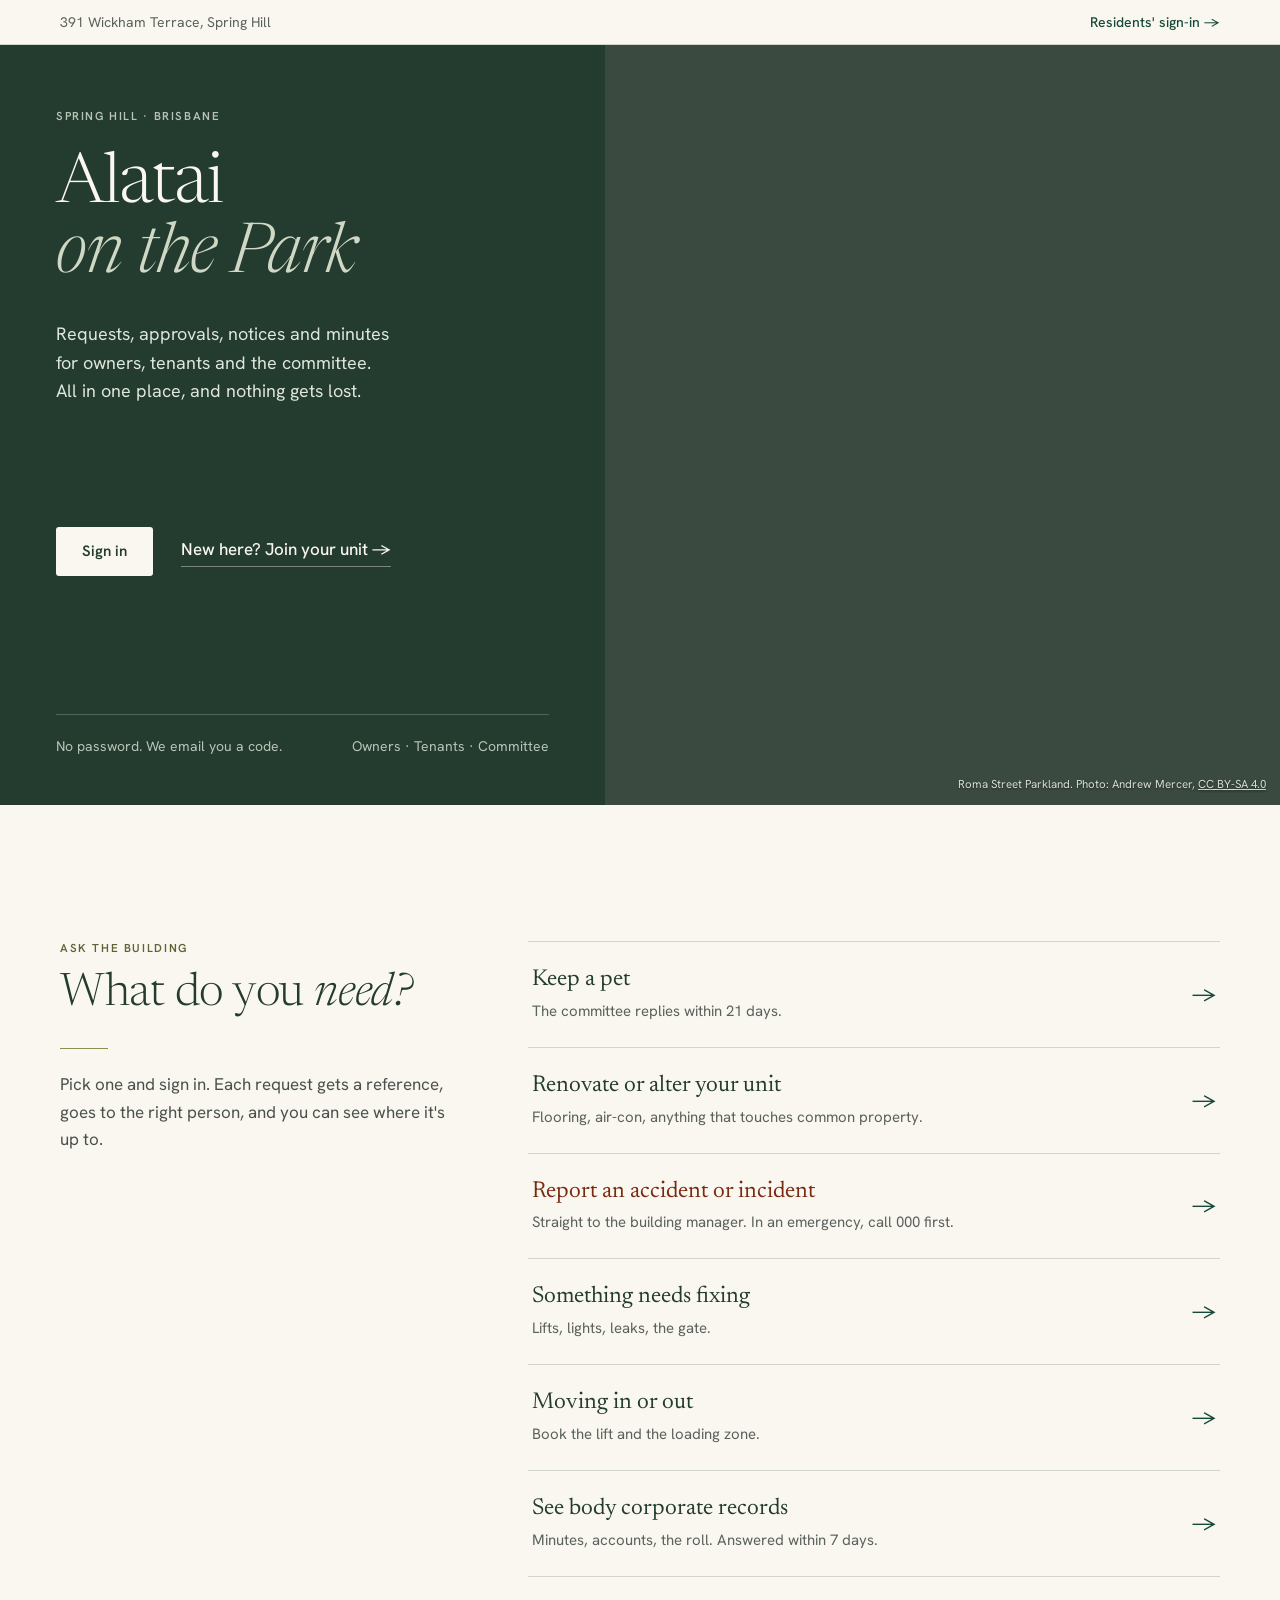
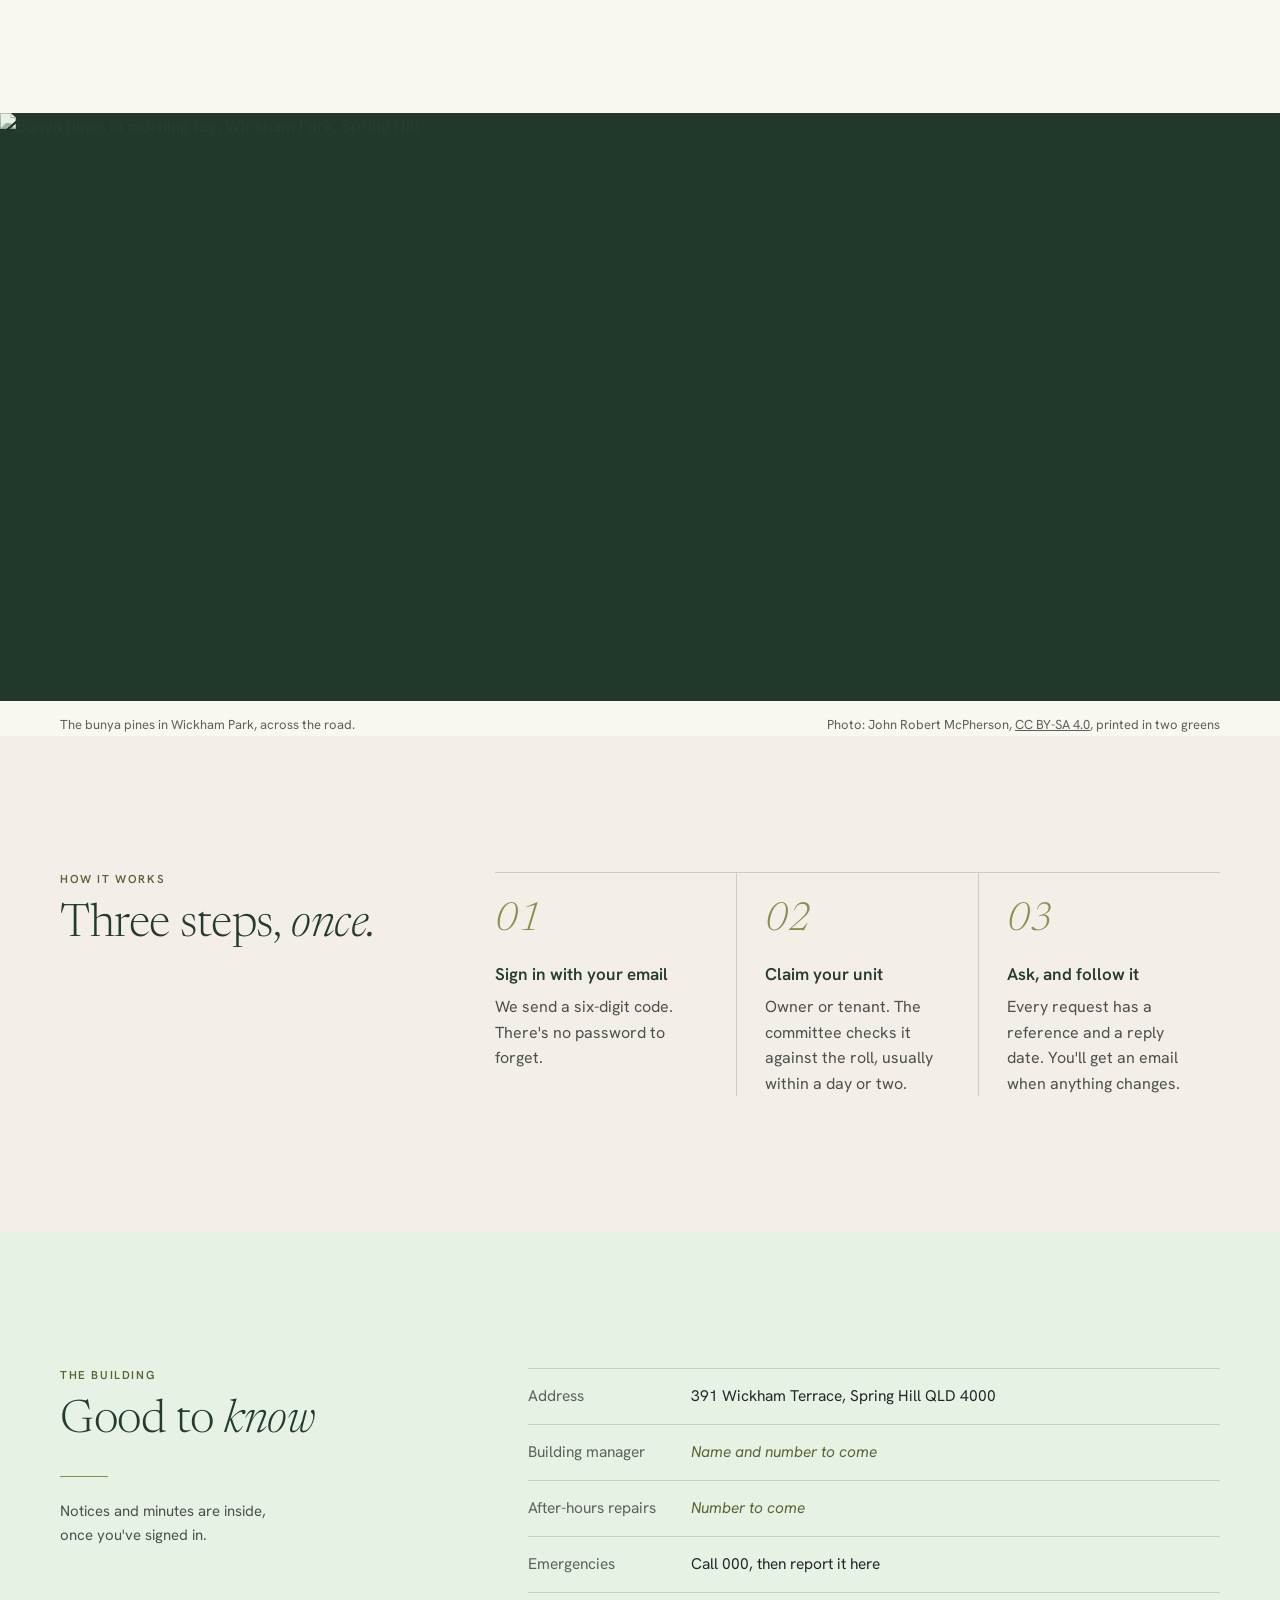
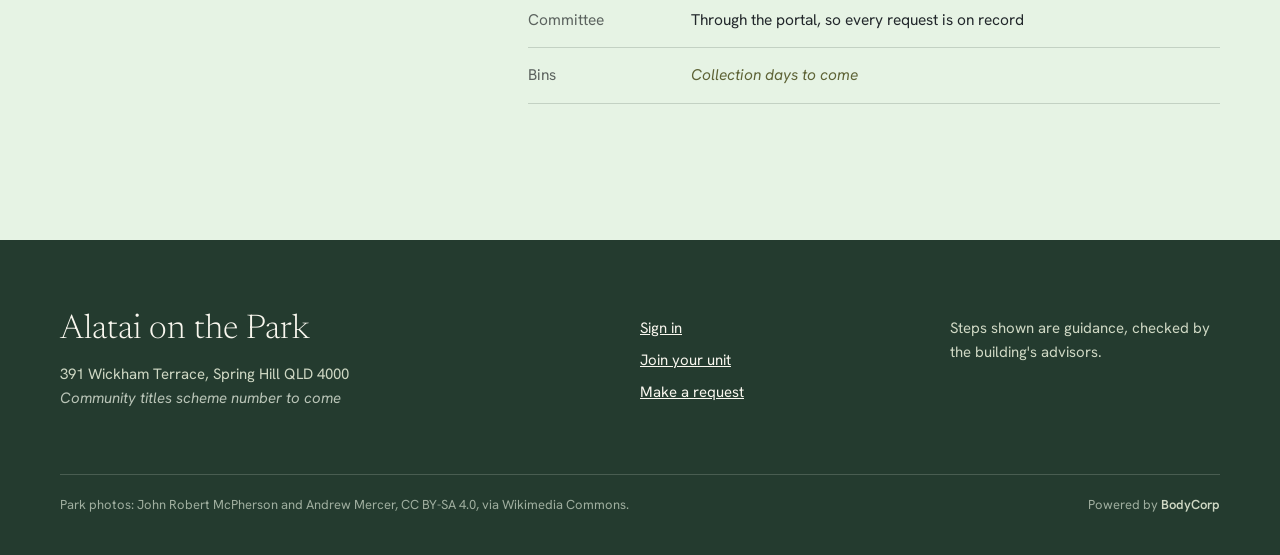
==== catalyst/client/alatai.html @ 1b0c3bec "design: Alatai on the Park homepage from the park-side reference research Co-Authored-By: Claude Opu" ====
<!DOCTYPE html>
<html lang="en-AU">
<head>
<meta charset="utf-8">
<meta name="viewport" content="width=device-width, initial-scale=1">
<title>Alatai on the Park · Residents</title>
<meta name="description" content="The residents' portal for Alatai on the Park, Spring Hill. Requests, approvals, notices and minutes for owners, tenants and the committee.">
<link rel="preconnect" href="https://fonts.googleapis.com">
<link rel="preconnect" href="https://fonts.gstatic.com" crossorigin>
<link href="https://fonts.googleapis.com/css2?family=Newsreader:ital,opsz,wght@0,6..72,300;0,6..72,400;1,6..72,300&family=Hanken+Grotesk:wght@400;500;600&display=swap" rel="stylesheet">
<style>
  /* Palette from docs/design/design-brief.md §1: sampled from park-side references. */
  :root {
    --canopy: #243B2F;   /* main green */
    --fig: #17493B;      /* links, hover */
    --olive: #898F4E;    /* decoration only */
    --olive-ink: #5E6336;/* small olive text */
    --sage: #7A8980;     /* hairlines on dark, muted */
    --mint: #E6F3E4;     /* soft panel */
    --paper: #F9F7EF;    /* page */
    --stone: #F3EEE7;    /* alternate band */
    --ink: #22272B;      /* body text */
    --line: rgba(36, 59, 47, 0.18);
    --serif: "Newsreader", Georgia, serif;
    --sans: "Hanken Grotesk", system-ui, sans-serif;
    --ease: cubic-bezier(0.16, 1, 0.3, 1);
    --wrap: 1240px;
  }
  * { box-sizing: border-box; }
  html { -webkit-text-size-adjust: 100%; }
  body { margin: 0; background: var(--paper); color: var(--ink); font: 400 17px/1.6 var(--sans); }
  img { display: block; max-width: 100%; }
  a { color: var(--fig); }
  .wrap { max-width: var(--wrap); margin: 0 auto; padding: 0 40px; }
  .label { font: 600 11.5px/1.2 var(--sans); letter-spacing: 0.14em; text-transform: uppercase; }

  /* Utility bar */
  .utility { border-bottom: 1px solid var(--line); font-size: 14px; }
  .utility .wrap { display: flex; justify-content: space-between; align-items: center; height: 44px; gap: 16px; }
  .utility span { color: #5b625e; }
  .utility a { text-decoration: none; font-weight: 500; }
  .utility a:hover { text-decoration: underline; text-underline-offset: 3px; }

  /* Hero: a solid canopy panel beside the park, the panel overlapping the photo's edge */
  .hero { display: grid; grid-template-columns: 5fr 7fr; min-height: min(86vh, 760px); }
  .hero-panel { background: var(--canopy); color: var(--paper); display: flex; flex-direction: column; justify-content: space-between; padding: 64px 56px 48px; position: relative; z-index: 1; margin-right: -72px; }
  .hero-panel .label { color: #b9c4b7; }
  .hero h1 { font: 300 clamp(44px, 5.4vw, 76px)/1.02 var(--serif); letter-spacing: -0.015em; margin: 28px 0 0; }
  .hero h1 em { font-style: italic; color: #cfd8c4; }
  .hero p { max-width: 34ch; color: #dfe6da; margin: 28px 0 0; font-size: 18px; }
  .hero-actions { display: flex; flex-wrap: wrap; align-items: center; gap: 28px; margin-top: 40px; }
  .btn { display: inline-block; background: var(--paper); color: var(--canopy); font: 600 15px/1 var(--sans); padding: 17px 26px; border-radius: 3px; text-decoration: none; transition: transform .25s var(--ease), background .25s var(--ease); }
  .btn:hover { background: #fff; }
  .btn:active { transform: translateY(1px); }
  .arrow-link { color: var(--paper); text-decoration: none; font-weight: 500; border-bottom: 1px solid rgba(249, 247, 239, 0.4); padding-bottom: 3px; transition: border-color .25s var(--ease); }
  .arrow-link:hover { border-color: var(--paper); }
  .hero-foot { display: flex; justify-content: space-between; gap: 20px; margin-top: 56px; padding-top: 20px; border-top: 1px solid rgba(185, 196, 183, 0.3); font-size: 14px; color: #b9c4b7; }
  .hero-photo { position: relative; overflow: hidden; background: #3a4a40; }
  .hero-photo img { position: absolute; left: 0; bottom: 0; width: 100%; height: 124%; object-fit: cover; object-position: 66% 100%; animation: settle 2.4s var(--ease) both; }
  .credit { position: absolute; right: 14px; bottom: 12px; font-size: 11.5px; color: rgba(255, 255, 255, 0.82); text-shadow: 0 1px 2px rgba(0, 0, 0, 0.5); }
  .credit a { color: inherit; }
  @keyframes settle { from { transform: scale(1.04); } to { transform: scale(1); } }

  /* Sections */
  section { padding: 136px 0; }
  .intro { display: grid; grid-template-columns: 4fr 7fr; gap: 72px; align-items: start; }
  h2 { font: 300 clamp(34px, 3.6vw, 48px)/1.12 var(--serif); letter-spacing: -0.01em; margin: 14px 0 0; color: var(--canopy); }
  h2 em { font-style: italic; }
  .intro p { color: #4a514d; max-width: 42ch; margin: 22px 0 0; }
  .rule { width: 48px; height: 1px; background: var(--olive); margin-top: 28px; }
  .label.olive { color: var(--olive-ink); }

  /* Request list: hairline rows with an arrow, not cards */
  .rows { list-style: none; margin: 0; padding: 0; border-top: 1px solid var(--line); }
  .rows a { display: grid; grid-template-columns: 1fr auto; gap: 4px 24px; padding: 24px 4px; border-bottom: 1px solid var(--line); text-decoration: none; color: var(--ink); transition: background .3s var(--ease), padding .3s var(--ease); }
  .rows a:hover { background: var(--mint); padding-left: 16px; }
  .rows strong { font: 400 23px/1.25 var(--serif); color: var(--canopy); }
  .rows small { grid-column: 1; color: #5b625e; font-size: 15px; }
  .rows .go { grid-row: 1 / span 2; grid-column: 2; align-self: center; font-size: 22px; color: var(--fig); transition: transform .3s var(--ease); }
  .rows a:hover .go { transform: translateX(4px); }
  .rows .urgent strong { color: #7a2a12; }

  /* Full-width park band with a caption only */
  .band { padding: 0; margin: 0; }
  /* Two-colour print of the canopy (Eighteen Park's linocut idea): dark trees become Canopy, the fog becomes Mint. */
  .duo { position: relative; background: var(--canopy); overflow: hidden; }
  .duo img { width: 100%; height: clamp(300px, 46vw, 600px); object-fit: cover; object-position: 50% 62%; filter: grayscale(1) contrast(1.35) brightness(1.08); mix-blend-mode: screen; }
  .duo::after { content: ""; position: absolute; inset: 0; background: var(--mint); mix-blend-mode: multiply; pointer-events: none; }
  .band figcaption { max-width: var(--wrap); margin: 0 auto; padding: 14px 40px 0; font-size: 13px; color: #5b625e; display: flex; justify-content: space-between; gap: 20px; }
  .band figcaption a { color: inherit; }

  /* How it works: numbered hairline steps in an offset grid */
  .how { background: var(--stone); }
  .how-grid { display: grid; grid-template-columns: 4fr 8fr; gap: 72px; }
  .steps { display: grid; grid-template-columns: repeat(3, 1fr); border-top: 1px solid var(--line); }
  .step { padding: 28px 28px 0 0; }
  .step + .step { padding-left: 28px; border-left: 1px solid var(--line); }
  .step .n { font: 300 italic 40px/1 var(--serif); color: var(--olive); }
  .step h3 { font: 600 17px/1.35 var(--sans); margin: 22px 0 8px; color: var(--canopy); }
  .step p { margin: 0; color: #4a514d; font-size: 16px; }

  /* Building info: the "plan your visit" card */
  .info-band { background: var(--mint); }
  .info { display: grid; grid-template-columns: 4fr 7fr; gap: 72px; }
  .info-photo { position: relative; min-height: 420px; overflow: hidden; }
  .info-photo img { position: absolute; inset: 0; width: 100%; height: 100%; object-fit: cover; object-position: 30% 50%; }
  .info-card { padding: 0; }
  .info-card h2 { margin-top: 10px; }
  .info-card dl { margin: 0; border-top: 1px solid var(--line); }
  .info-card dl div { display: grid; grid-template-columns: 9.5em 1fr; gap: 16px; padding: 15px 0; border-bottom: 1px solid var(--line); font-size: 15.5px; }
  .info-card dt { color: #5b625e; }
  .info-card dd { margin: 0; }
  .tbc { color: var(--olive-ink); font-style: italic; }
  .info .note { margin-top: 22px; font-size: 15px; color: #4a514d; max-width: 30ch; }

  /* Footer */
  footer { background: var(--canopy); color: #cfd8c4; padding: 72px 0 40px; font-size: 15px; }
  .foot { display: grid; grid-template-columns: 6fr 3fr 3fr; gap: 40px; }
  .foot .name { font: 300 34px/1.1 var(--serif); color: var(--paper); margin: 0 0 12px; }
  footer a { color: var(--paper); }
  .foot ul { list-style: none; margin: 0; padding: 0; }
  .foot li { padding: 4px 0; }
  .fine { margin-top: 64px; padding-top: 20px; border-top: 1px solid rgba(185, 196, 183, 0.25); display: flex; justify-content: space-between; gap: 20px; font-size: 13px; color: #9fae9f; }
  .fine strong { color: #cfd8c4; font-weight: 600; }

  /* Gentle entrance; content is visible without it */
  @media (prefers-reduced-motion: no-preference) {
    .hero-panel > * { animation: rise .9s var(--ease) both; }
    .hero-panel > *:nth-child(2) { animation-delay: .08s; }
    .hero-panel > *:nth-child(3) { animation-delay: .16s; }
    @keyframes rise { from { opacity: 0; transform: translateY(14px); } to { opacity: 1; transform: none; } }
  }

  /* Phones: photo first (looking up into the canopy), panel overlapping its foot */
  @media (max-width: 860px) {
    .wrap { padding: 0 20px; }
    .utility span { display: none; }
    .hero { grid-template-columns: 1fr; min-height: 0; }
    .hero-photo { order: -1; height: 46vh; min-height: 300px; }
    .hero-panel { margin: -56px 16px 0; padding: 36px 26px 28px; }
    .hero-foot { flex-direction: column; gap: 4px; margin-top: 36px; }
    section { padding: 80px 0; }
    .intro, .how-grid, .info, .foot { grid-template-columns: 1fr; gap: 36px; }
    .steps { grid-template-columns: 1fr; }
    .step, .step + .step { padding: 24px 0; border-left: 0; border-bottom: 1px solid var(--line); }
        .info-card { padding: 0; }
    .info-card dl div { grid-template-columns: 1fr; gap: 2px; }
    .band figcaption { padding: 12px 20px 0; flex-direction: column; gap: 2px; }
    .fine { flex-direction: column; }
  }
</style>
</head>
<body>

<div class="utility">
  <div class="wrap">
    <span>391 Wickham Terrace, Spring Hill</span>
    <a href="portal.html?b=altai">Residents' sign-in &rarr;</a>
  </div>
</div>

<header class="hero">
  <div class="hero-panel">
    <div>
      <div class="label">Spring Hill &middot; Brisbane</div>
      <h1>Alatai<br><em>on the Park</em></h1>
      <p>Requests, approvals, notices and minutes for owners, tenants and the committee. All in one place, and nothing gets lost.</p>
    </div>
    <div class="hero-actions">
      <a class="btn" href="portal.html?b=altai">Sign in</a>
      <a class="arrow-link" href="portal.html?b=altai">New here? Join your unit &rarr;</a>
    </div>
    <div class="hero-foot">
      <span>No password. We email you a code.</span>
      <span>Owners &middot; Tenants &middot; Committee</span>
    </div>
  </div>
  <div class="hero-photo">
    <img src="https://upload.wikimedia.org/wikipedia/commons/thumb/2/23/Roma_Street_Parkland_-_AndrewMercer_-_DSC01584.jpg/1920px-Roma_Street_Parkland_-_AndrewMercer_-_DSC01584.jpg" alt="Roma Street Parkland, its lake and gardens, below Spring Hill" fetchpriority="high">
    <div class="credit">Roma Street Parkland. Photo: Andrew Mercer, <a href="https://creativecommons.org/licenses/by-sa/4.0/">CC BY-SA 4.0</a></div>
  </div>
</header>

<section>
  <div class="wrap intro">
    <div>
      <div class="label olive">Ask the building</div>
      <h2>What do you <em>need?</em></h2>
      <div class="rule"></div>
      <p>Pick one and sign in. Each request gets a reference, goes to the right person, and you can see where it's up to.</p>
    </div>
    <ul class="rows">
      <li><a href="portal.html?b=altai#/new"><strong>Keep a pet</strong><small>The committee replies within 21 days.</small><span class="go">&rarr;</span></a></li>
      <li><a href="portal.html?b=altai#/new"><strong>Renovate or alter your unit</strong><small>Flooring, air-con, anything that touches common property.</small><span class="go">&rarr;</span></a></li>
      <li class="urgent"><a href="portal.html?b=altai#/new"><strong>Report an accident or incident</strong><small>Straight to the building manager. In an emergency, call 000 first.</small><span class="go">&rarr;</span></a></li>
      <li><a href="portal.html?b=altai#/new"><strong>Something needs fixing</strong><small>Lifts, lights, leaks, the gate.</small><span class="go">&rarr;</span></a></li>
      <li><a href="portal.html?b=altai#/new"><strong>Moving in or out</strong><small>Book the lift and the loading zone.</small><span class="go">&rarr;</span></a></li>
      <li><a href="portal.html?b=altai#/new"><strong>See body corporate records</strong><small>Minutes, accounts, the roll. Answered within 7 days.</small><span class="go">&rarr;</span></a></li>
    </ul>
  </div>
</section>

<figure class="band">
  <div class="duo"><img src="https://upload.wikimedia.org/wikipedia/commons/thumb/5/56/Araucaria_bidwillii_Agathis_robusta_in_fog_sihouette_Wickham_Park_Spring_Hill_P1140258.jpg/1920px-Araucaria_bidwillii_Agathis_robusta_in_fog_sihouette_Wickham_Park_Spring_Hill_P1140258.jpg" alt="Bunya pines in morning fog, Wickham Park, Spring Hill" loading="lazy"></div>
  <figcaption>
    <span>The bunya pines in Wickham Park, across the road.</span>
    <span>Photo: John Robert McPherson, <a href="https://creativecommons.org/licenses/by-sa/4.0/">CC BY-SA 4.0</a>, printed in two greens</span>
  </figcaption>
</figure>

<section class="how">
  <div class="wrap how-grid">
    <div>
      <div class="label olive">How it works</div>
      <h2>Three steps, <em>once.</em></h2>
    </div>
    <div class="steps">
      <div class="step">
        <div class="n">01</div>
        <h3>Sign in with your email</h3>
        <p>We send a six-digit code. There's no password to forget.</p>
      </div>
      <div class="step">
        <div class="n">02</div>
        <h3>Claim your unit</h3>
        <p>Owner or tenant. The committee checks it against the roll, usually within a day or two.</p>
      </div>
      <div class="step">
        <div class="n">03</div>
        <h3>Ask, and follow it</h3>
        <p>Every request has a reference and a reply date. You'll get an email when anything changes.</p>
      </div>
    </div>
  </div>
</section>

<section class="info-band">
  <div class="wrap info">
    <div>
      <div class="label olive">The building</div>
      <h2>Good to <em>know</em></h2>
      <div class="rule"></div>
      <p class="note">Notices and minutes are inside, once you've signed in.</p>
    </div>
    <div class="info-card">
      <dl>
        <div><dt>Address</dt><dd>391 Wickham Terrace, Spring Hill QLD 4000</dd></div>
        <div><dt>Building manager</dt><dd class="tbc">Name and number to come</dd></div>
        <div><dt>After-hours repairs</dt><dd class="tbc">Number to come</dd></div>
        <div><dt>Emergencies</dt><dd>Call 000, then report it here</dd></div>
        <div><dt>Committee</dt><dd>Through the portal, so every request is on record</dd></div>
        <div><dt>Bins</dt><dd class="tbc">Collection days to come</dd></div>
      </dl>
    </div>
  </div>
</section>

<footer>
  <div class="wrap">
    <div class="foot">
      <div>
        <p class="name">Alatai on the Park</p>
        <div>391 Wickham Terrace, Spring Hill QLD 4000</div>
        <div class="tbc" style="color:#b9c4b7">Community titles scheme number to come</div>
      </div>
      <ul>
        <li><a href="portal.html?b=altai">Sign in</a></li>
        <li><a href="portal.html?b=altai">Join your unit</a></li>
        <li><a href="portal.html?b=altai#/new">Make a request</a></li>
      </ul>
      <ul>
        <li>Steps shown are guidance, checked by the building's advisors.</li>
      </ul>
    </div>
    <div class="fine">
      <span>Park photos: John Robert McPherson and Andrew Mercer, CC BY-SA 4.0, via Wikimedia Commons.</span>
      <span>Powered by <strong>BodyCorp</strong></span>
    </div>
  </div>
</footer>

</body>
</html>
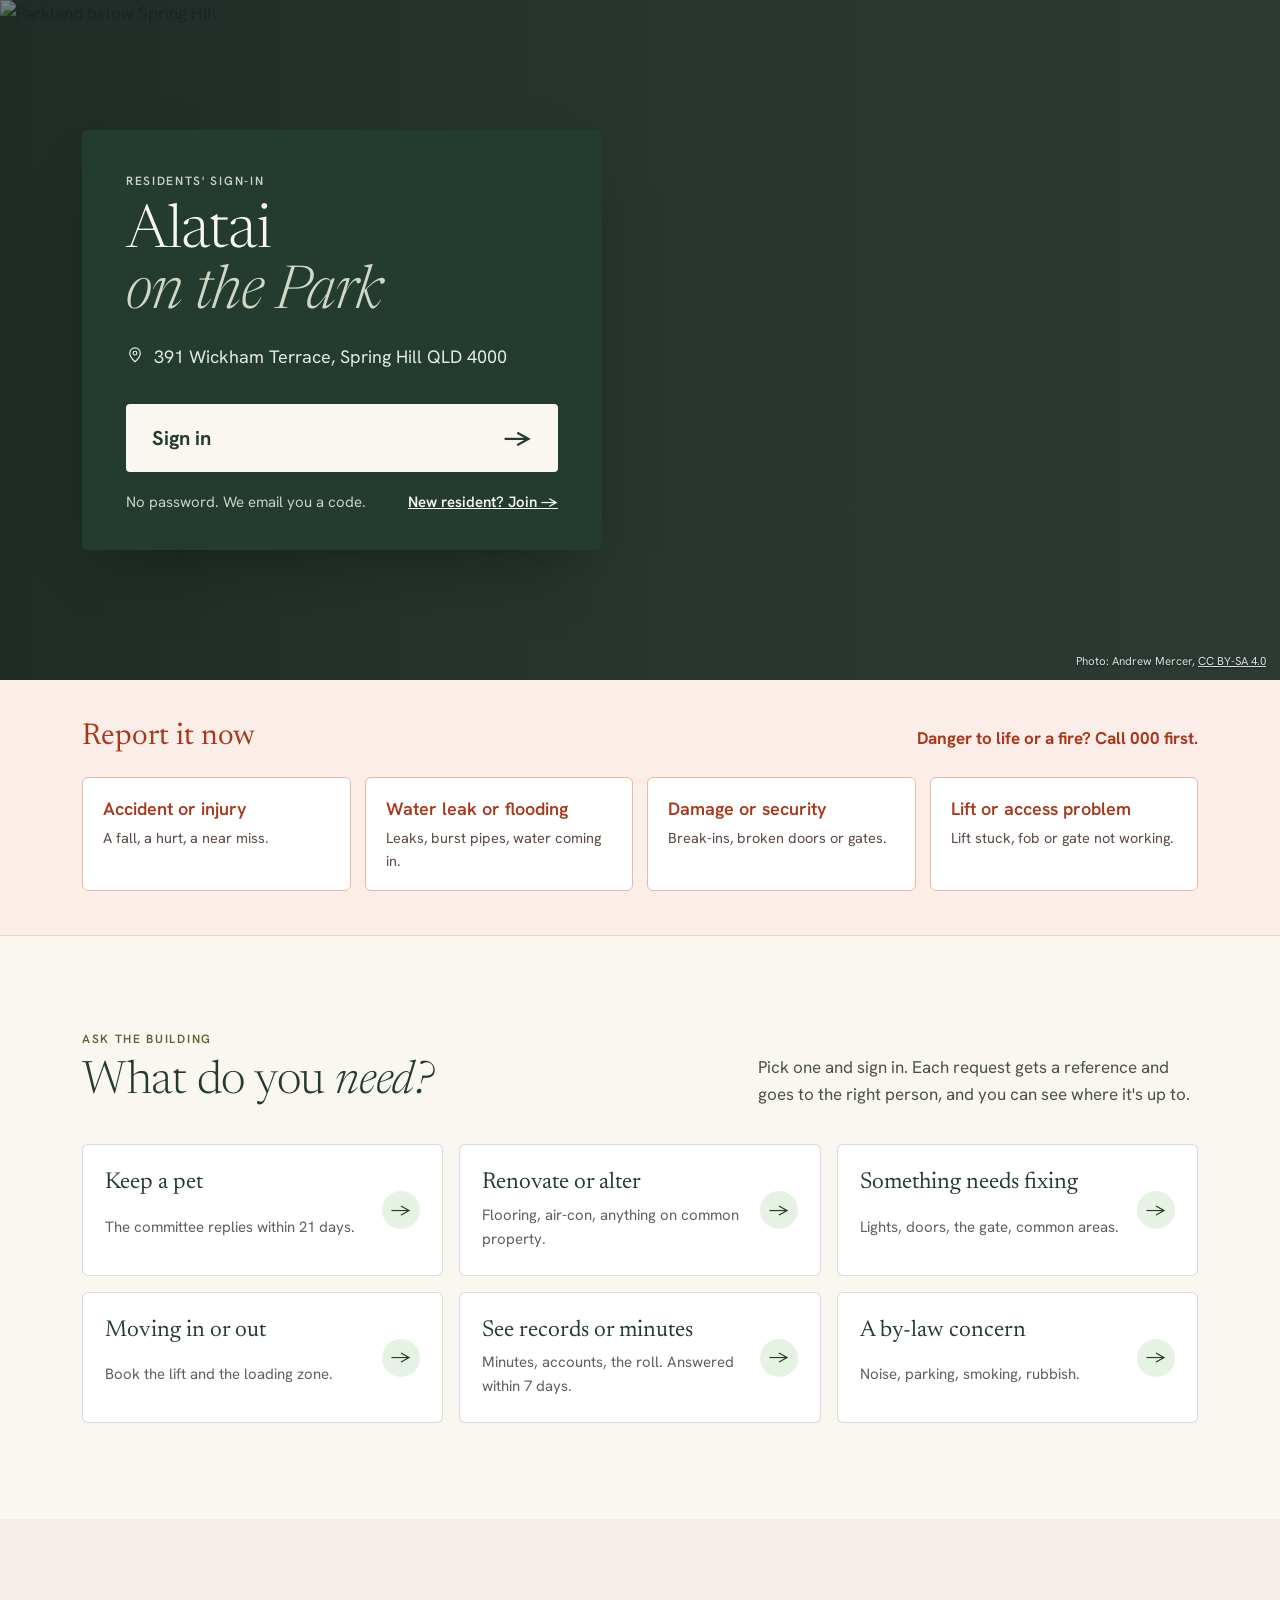
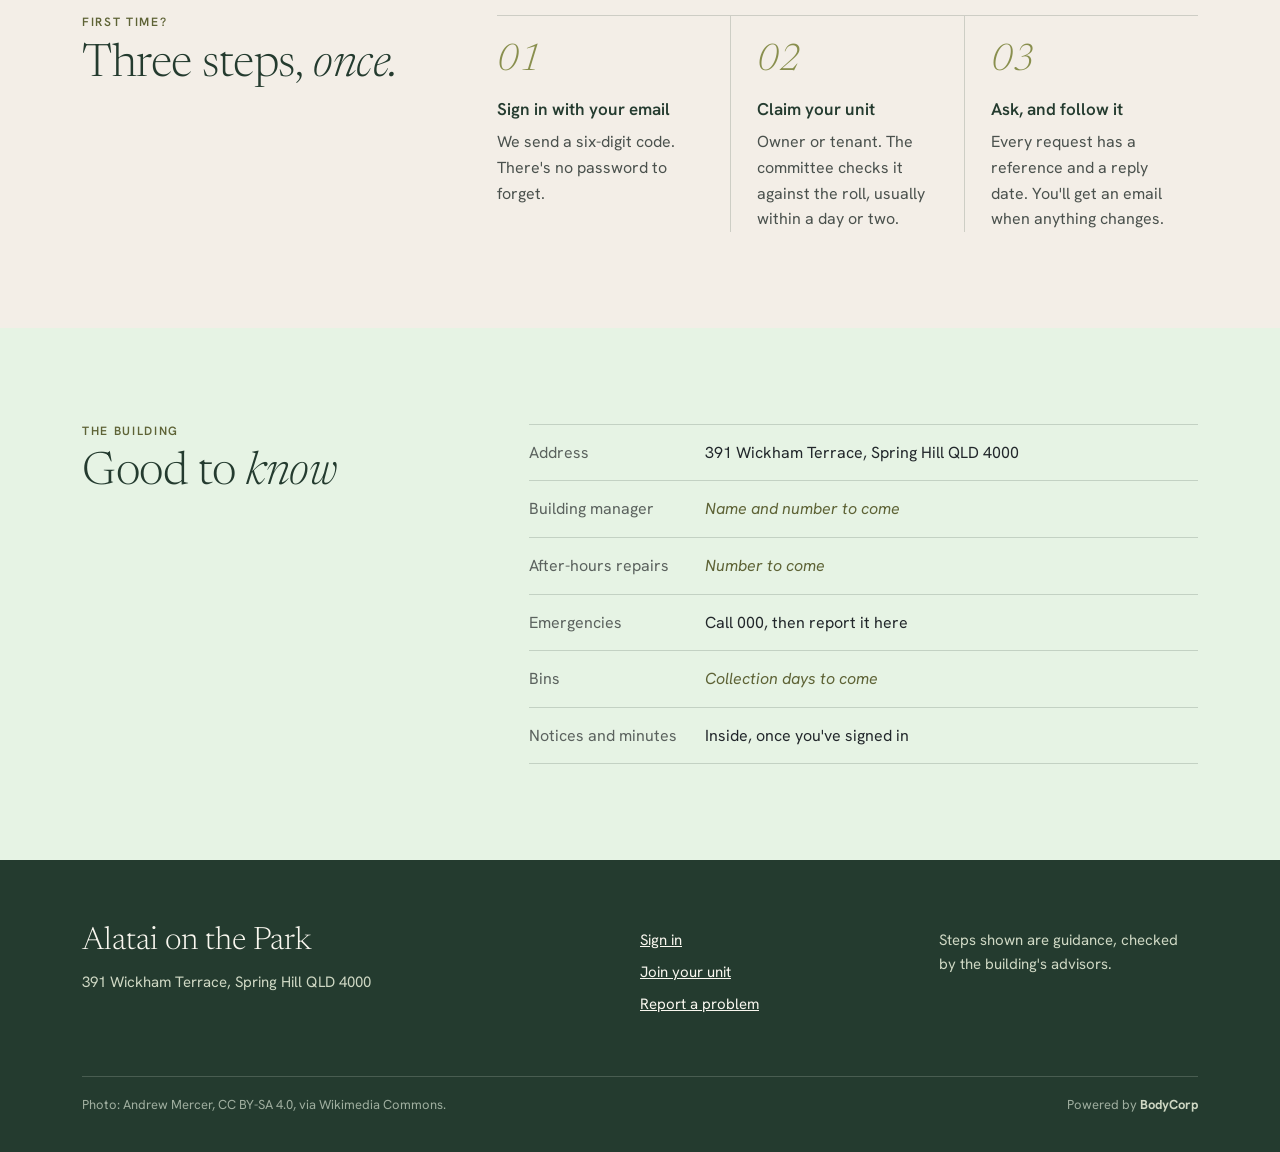
==== commit 06686733: "design: Alatai landing re-laid (big sign-in + address, Report it now, boxed request tiles); handoff " ====
--- a/catalyst/client/alatai.html
+++ b/catalyst/client/alatai.html
@@ -4,232 +4,206 @@
 <meta charset="utf-8">
 <meta name="viewport" content="width=device-width, initial-scale=1">
 <title>Alatai on the Park · Residents</title>
-<meta name="description" content="The residents' portal for Alatai on the Park, Spring Hill. Requests, approvals, notices and minutes for owners, tenants and the committee.">
+<meta name="description" content="Residents' sign-in for Alatai on the Park, 391 Wickham Terrace, Spring Hill. Report problems, make requests, read notices and minutes.">
 <link rel="preconnect" href="https://fonts.googleapis.com">
 <link rel="preconnect" href="https://fonts.gstatic.com" crossorigin>
-<link href="https://fonts.googleapis.com/css2?family=Newsreader:ital,opsz,wght@0,6..72,300;0,6..72,400;1,6..72,300&family=Hanken+Grotesk:wght@400;500;600&display=swap" rel="stylesheet">
+<link href="https://fonts.googleapis.com/css2?family=Newsreader:ital,opsz,wght@0,6..72,300;0,6..72,400;1,6..72,300&family=Hanken+Grotesk:wght@400;500;600;700&display=swap" rel="stylesheet">
 <style>
-  /* Palette from docs/design/design-brief.md §1: sampled from park-side references. */
+  /* Palette from docs/design/design-brief.md §1. Layout per Edward 2026-11-10: sign-in first and large, address visible,
+     urgent reports straight after, request types as boxed tiles, no decorative photo band. */
   :root {
-    --canopy: #243B2F;   /* main green */
-    --fig: #17493B;      /* links, hover */
-    --olive: #898F4E;    /* decoration only */
-    --olive-ink: #5E6336;/* small olive text */
-    --sage: #7A8980;     /* hairlines on dark, muted */
-    --mint: #E6F3E4;     /* soft panel */
-    --paper: #F9F7EF;    /* page */
-    --stone: #F3EEE7;    /* alternate band */
-    --ink: #22272B;      /* body text */
+    --canopy: #243B2F; --fig: #17493B; --olive: #898F4E; --olive-ink: #5E6336;
+    --mint: #E6F3E4; --paper: #F9F7EF; --stone: #F3EEE7; --ink: #22272B;
+    --rust: #A8381C; --rust-wash: #FBEDE7;
     --line: rgba(36, 59, 47, 0.18);
     --serif: "Newsreader", Georgia, serif;
     --sans: "Hanken Grotesk", system-ui, sans-serif;
     --ease: cubic-bezier(0.16, 1, 0.3, 1);
-    --wrap: 1240px;
+    --wrap: 1180px;
   }
   * { box-sizing: border-box; }
   html { -webkit-text-size-adjust: 100%; }
   body { margin: 0; background: var(--paper); color: var(--ink); font: 400 17px/1.6 var(--sans); }
   img { display: block; max-width: 100%; }
   a { color: var(--fig); }
-  .wrap { max-width: var(--wrap); margin: 0 auto; padding: 0 40px; }
-  .label { font: 600 11.5px/1.2 var(--sans); letter-spacing: 0.14em; text-transform: uppercase; }
-
-  /* Utility bar */
-  .utility { border-bottom: 1px solid var(--line); font-size: 14px; }
-  .utility .wrap { display: flex; justify-content: space-between; align-items: center; height: 44px; gap: 16px; }
-  .utility span { color: #5b625e; }
-  .utility a { text-decoration: none; font-weight: 500; }
-  .utility a:hover { text-decoration: underline; text-underline-offset: 3px; }
-
-  /* Hero: a solid canopy panel beside the park, the panel overlapping the photo's edge */
-  .hero { display: grid; grid-template-columns: 5fr 7fr; min-height: min(86vh, 760px); }
-  .hero-panel { background: var(--canopy); color: var(--paper); display: flex; flex-direction: column; justify-content: space-between; padding: 64px 56px 48px; position: relative; z-index: 1; margin-right: -72px; }
-  .hero-panel .label { color: #b9c4b7; }
-  .hero h1 { font: 300 clamp(44px, 5.4vw, 76px)/1.02 var(--serif); letter-spacing: -0.015em; margin: 28px 0 0; }
-  .hero h1 em { font-style: italic; color: #cfd8c4; }
-  .hero p { max-width: 34ch; color: #dfe6da; margin: 28px 0 0; font-size: 18px; }
-  .hero-actions { display: flex; flex-wrap: wrap; align-items: center; gap: 28px; margin-top: 40px; }
-  .btn { display: inline-block; background: var(--paper); color: var(--canopy); font: 600 15px/1 var(--sans); padding: 17px 26px; border-radius: 3px; text-decoration: none; transition: transform .25s var(--ease), background .25s var(--ease); }
-  .btn:hover { background: #fff; }
-  .btn:active { transform: translateY(1px); }
-  .arrow-link { color: var(--paper); text-decoration: none; font-weight: 500; border-bottom: 1px solid rgba(249, 247, 239, 0.4); padding-bottom: 3px; transition: border-color .25s var(--ease); }
-  .arrow-link:hover { border-color: var(--paper); }
-  .hero-foot { display: flex; justify-content: space-between; gap: 20px; margin-top: 56px; padding-top: 20px; border-top: 1px solid rgba(185, 196, 183, 0.3); font-size: 14px; color: #b9c4b7; }
-  .hero-photo { position: relative; overflow: hidden; background: #3a4a40; }
-  .hero-photo img { position: absolute; left: 0; bottom: 0; width: 100%; height: 124%; object-fit: cover; object-position: 66% 100%; animation: settle 2.4s var(--ease) both; }
-  .credit { position: absolute; right: 14px; bottom: 12px; font-size: 11.5px; color: rgba(255, 255, 255, 0.82); text-shadow: 0 1px 2px rgba(0, 0, 0, 0.5); }
-  .credit a { color: inherit; }
-  @keyframes settle { from { transform: scale(1.04); } to { transform: scale(1); } }
-
-  /* Sections */
-  section { padding: 136px 0; }
-  .intro { display: grid; grid-template-columns: 4fr 7fr; gap: 72px; align-items: start; }
-  h2 { font: 300 clamp(34px, 3.6vw, 48px)/1.12 var(--serif); letter-spacing: -0.01em; margin: 14px 0 0; color: var(--canopy); }
-  h2 em { font-style: italic; }
-  .intro p { color: #4a514d; max-width: 42ch; margin: 22px 0 0; }
-  .rule { width: 48px; height: 1px; background: var(--olive); margin-top: 28px; }
+  .wrap { max-width: var(--wrap); margin: 0 auto; padding: 0 32px; }
+  .label { font: 600 12px/1.2 var(--sans); letter-spacing: 0.14em; text-transform: uppercase; }
+
+  /* Hero: the sign-in card is the point of the page; the building photo sits behind it */
+  .hero { position: relative; background: #2d3a33; }
+  .hero-photo { position: absolute; inset: 0; overflow: hidden; }
+  .hero-photo img { width: 100%; height: 100%; object-fit: cover; object-position: 60% 70%; }
+  .hero-photo::after { content: ""; position: absolute; inset: 0; background: linear-gradient(90deg, rgba(20,32,26,.55) 0%, rgba(20,32,26,.15) 55%, rgba(20,32,26,0) 100%); }
+  .hero .wrap { position: relative; z-index: 1; padding-top: 72px; padding-bottom: 72px; min-height: min(78vh, 680px); display: flex; align-items: center; }
+  .signin { background: var(--canopy); color: var(--paper); width: min(520px, 100%); padding: 44px 44px 36px; border-radius: 6px; box-shadow: 0 30px 60px -30px rgba(10, 20, 15, 0.6); }
+  .signin .label { color: #c9d4c4; }
+  .signin h1 { font: 300 clamp(40px, 5vw, 60px)/1.02 var(--serif); letter-spacing: -0.015em; margin: 14px 0 0; }
+  .signin h1 em { font-style: italic; color: #cfd8c4; }
+  .address { display: flex; gap: 10px; align-items: flex-start; margin-top: 18px; font-size: 18px; color: #e6ece1; }
+  .address svg { flex: none; margin-top: 3px; }
+  .btn-big { display: flex; justify-content: space-between; align-items: center; margin-top: 32px; background: var(--paper); color: var(--canopy); text-decoration: none; font: 700 20px/1 var(--sans); padding: 22px 26px; border-radius: 4px; transition: transform .25s var(--ease), background .25s var(--ease); }
+  .btn-big:hover { background: #fff; }
+  .btn-big:active { transform: translateY(1px); }
+  .btn-big span:last-child { font-size: 24px; }
+  .signin-foot { display: flex; justify-content: space-between; flex-wrap: wrap; gap: 8px 20px; margin-top: 18px; font-size: 15px; color: #c9d4c4; }
+  .signin-foot a { color: var(--paper); font-weight: 600; }
+  .photo-note { position: absolute; right: 14px; bottom: 10px; z-index: 1; font-size: 11.5px; color: rgba(255,255,255,.85); text-shadow: 0 1px 2px rgba(0,0,0,.5); }
+  .photo-note a { color: inherit; }
+
+  /* Report it now: urgent, boxed, impossible to miss */
+  .urgent { background: var(--rust-wash); border-bottom: 1px solid #f0d3c8; }
+  .urgent .wrap { padding-top: 40px; padding-bottom: 44px; }
+  .urgent-head { display: flex; justify-content: space-between; align-items: baseline; flex-wrap: wrap; gap: 8px 24px; }
+  .urgent h2 { font: 400 30px/1.15 var(--serif); margin: 0; color: var(--rust); }
+  .call000 { font-weight: 700; color: var(--rust); }
+  .urgent-grid { display: grid; grid-template-columns: repeat(4, 1fr); gap: 14px; margin-top: 22px; }
+  .tile-u { display: block; background: #fff; border: 1.5px solid #e8b9a7; border-radius: 6px; padding: 20px 20px 18px; text-decoration: none; color: var(--ink); transition: border-color .2s var(--ease), transform .2s var(--ease), box-shadow .2s var(--ease); }
+  .tile-u:hover { border-color: var(--rust); transform: translateY(-2px); box-shadow: 0 12px 24px -16px rgba(168, 56, 28, .5); }
+  .tile-u strong { display: block; font: 600 18px/1.25 var(--sans); color: var(--rust); }
+  .tile-u small { display: block; margin-top: 6px; color: #5b4a44; font-size: 14.5px; }
+
+  /* What do you need: boxed tiles that read as buttons */
+  section { padding: 96px 0; }
+  .need-head { display: flex; justify-content: space-between; align-items: end; flex-wrap: wrap; gap: 12px 40px; }
+  h2.serif { font: 300 clamp(34px, 3.6vw, 46px)/1.12 var(--serif); letter-spacing: -0.01em; margin: 10px 0 0; color: var(--canopy); }
+  h2.serif em { font-style: italic; }
+  .need-head p { max-width: 44ch; margin: 0; color: #4a514d; }
   .label.olive { color: var(--olive-ink); }
-
-  /* Request list: hairline rows with an arrow, not cards */
-  .rows { list-style: none; margin: 0; padding: 0; border-top: 1px solid var(--line); }
-  .rows a { display: grid; grid-template-columns: 1fr auto; gap: 4px 24px; padding: 24px 4px; border-bottom: 1px solid var(--line); text-decoration: none; color: var(--ink); transition: background .3s var(--ease), padding .3s var(--ease); }
-  .rows a:hover { background: var(--mint); padding-left: 16px; }
-  .rows strong { font: 400 23px/1.25 var(--serif); color: var(--canopy); }
-  .rows small { grid-column: 1; color: #5b625e; font-size: 15px; }
-  .rows .go { grid-row: 1 / span 2; grid-column: 2; align-self: center; font-size: 22px; color: var(--fig); transition: transform .3s var(--ease); }
-  .rows a:hover .go { transform: translateX(4px); }
-  .rows .urgent strong { color: #7a2a12; }
-
-  /* Full-width park band with a caption only */
-  .band { padding: 0; margin: 0; }
-  /* Two-colour print of the canopy (Eighteen Park's linocut idea): dark trees become Canopy, the fog becomes Mint. */
-  .duo { position: relative; background: var(--canopy); overflow: hidden; }
-  .duo img { width: 100%; height: clamp(300px, 46vw, 600px); object-fit: cover; object-position: 50% 62%; filter: grayscale(1) contrast(1.35) brightness(1.08); mix-blend-mode: screen; }
-  .duo::after { content: ""; position: absolute; inset: 0; background: var(--mint); mix-blend-mode: multiply; pointer-events: none; }
-  .band figcaption { max-width: var(--wrap); margin: 0 auto; padding: 14px 40px 0; font-size: 13px; color: #5b625e; display: flex; justify-content: space-between; gap: 20px; }
-  .band figcaption a { color: inherit; }
-
-  /* How it works: numbered hairline steps in an offset grid */
+  .tiles { display: grid; grid-template-columns: repeat(3, 1fr); gap: 16px; margin-top: 36px; }
+  .tile { display: grid; grid-template-columns: 1fr auto; gap: 6px 16px; background: #fff; border: 1px solid var(--line); border-radius: 6px; padding: 24px 22px; text-decoration: none; color: var(--ink); transition: border-color .2s var(--ease), transform .2s var(--ease), box-shadow .2s var(--ease); }
+  .tile:hover { border-color: var(--canopy); transform: translateY(-2px); box-shadow: 0 14px 28px -18px rgba(36, 59, 47, .55); }
+  .tile strong { font: 400 23px/1.2 var(--serif); color: var(--canopy); }
+  .tile small { grid-column: 1; color: #5b625e; font-size: 15px; }
+  .tile .go { grid-row: 1 / span 2; grid-column: 2; align-self: center; width: 38px; height: 38px; border-radius: 50%; background: var(--mint); color: var(--canopy); display: flex; align-items: center; justify-content: center; font-size: 18px; transition: background .2s var(--ease), color .2s var(--ease); }
+  .tile:hover .go { background: var(--canopy); color: var(--paper); }
+
+  /* How it works */
   .how { background: var(--stone); }
-  .how-grid { display: grid; grid-template-columns: 4fr 8fr; gap: 72px; }
+  .how-grid { display: grid; grid-template-columns: 4fr 8fr; gap: 64px; }
   .steps { display: grid; grid-template-columns: repeat(3, 1fr); border-top: 1px solid var(--line); }
-  .step { padding: 28px 28px 0 0; }
-  .step + .step { padding-left: 28px; border-left: 1px solid var(--line); }
-  .step .n { font: 300 italic 40px/1 var(--serif); color: var(--olive); }
-  .step h3 { font: 600 17px/1.35 var(--sans); margin: 22px 0 8px; color: var(--canopy); }
+  .step { padding: 26px 26px 0 0; }
+  .step + .step { padding-left: 26px; border-left: 1px solid var(--line); }
+  .step .n { font: 300 italic 38px/1 var(--serif); color: var(--olive); }
+  .step h3 { font: 600 17px/1.35 var(--sans); margin: 18px 0 8px; color: var(--canopy); }
   .step p { margin: 0; color: #4a514d; font-size: 16px; }
 
-  /* Building info: the "plan your visit" card */
+  /* Good to know */
   .info-band { background: var(--mint); }
-  .info { display: grid; grid-template-columns: 4fr 7fr; gap: 72px; }
-  .info-photo { position: relative; min-height: 420px; overflow: hidden; }
-  .info-photo img { position: absolute; inset: 0; width: 100%; height: 100%; object-fit: cover; object-position: 30% 50%; }
-  .info-card { padding: 0; }
-  .info-card h2 { margin-top: 10px; }
-  .info-card dl { margin: 0; border-top: 1px solid var(--line); }
-  .info-card dl div { display: grid; grid-template-columns: 9.5em 1fr; gap: 16px; padding: 15px 0; border-bottom: 1px solid var(--line); font-size: 15.5px; }
-  .info-card dt { color: #5b625e; }
-  .info-card dd { margin: 0; }
+  .info { display: grid; grid-template-columns: 4fr 7fr; gap: 64px; }
+  .info dl { margin: 0; border-top: 1px solid var(--line); }
+  .info dl div { display: grid; grid-template-columns: 10em 1fr; gap: 16px; padding: 15px 0; border-bottom: 1px solid var(--line); font-size: 16px; }
+  .info dt { color: #5b625e; }
+  .info dd { margin: 0; }
   .tbc { color: var(--olive-ink); font-style: italic; }
-  .info .note { margin-top: 22px; font-size: 15px; color: #4a514d; max-width: 30ch; }
-
-  /* Footer */
-  footer { background: var(--canopy); color: #cfd8c4; padding: 72px 0 40px; font-size: 15px; }
+
+  footer { background: var(--canopy); color: #cfd8c4; padding: 64px 0 36px; font-size: 15px; }
   .foot { display: grid; grid-template-columns: 6fr 3fr 3fr; gap: 40px; }
-  .foot .name { font: 300 34px/1.1 var(--serif); color: var(--paper); margin: 0 0 12px; }
+  .foot .name { font: 300 32px/1.1 var(--serif); color: var(--paper); margin: 0 0 10px; }
   footer a { color: var(--paper); }
   .foot ul { list-style: none; margin: 0; padding: 0; }
   .foot li { padding: 4px 0; }
-  .fine { margin-top: 64px; padding-top: 20px; border-top: 1px solid rgba(185, 196, 183, 0.25); display: flex; justify-content: space-between; gap: 20px; font-size: 13px; color: #9fae9f; }
-  .fine strong { color: #cfd8c4; font-weight: 600; }
-
-  /* Gentle entrance; content is visible without it */
+  .fine { margin-top: 56px; padding-top: 18px; border-top: 1px solid rgba(185, 196, 183, 0.25); display: flex; justify-content: space-between; gap: 20px; font-size: 13px; color: #9fae9f; }
+  .fine strong { color: #cfd8c4; }
+
   @media (prefers-reduced-motion: no-preference) {
-    .hero-panel > * { animation: rise .9s var(--ease) both; }
-    .hero-panel > *:nth-child(2) { animation-delay: .08s; }
-    .hero-panel > *:nth-child(3) { animation-delay: .16s; }
-    @keyframes rise { from { opacity: 0; transform: translateY(14px); } to { opacity: 1; transform: none; } }
-  }
-
-  /* Phones: photo first (looking up into the canopy), panel overlapping its foot */
-  @media (max-width: 860px) {
-    .wrap { padding: 0 20px; }
-    .utility span { display: none; }
-    .hero { grid-template-columns: 1fr; min-height: 0; }
-    .hero-photo { order: -1; height: 46vh; min-height: 300px; }
-    .hero-panel { margin: -56px 16px 0; padding: 36px 26px 28px; }
-    .hero-foot { flex-direction: column; gap: 4px; margin-top: 36px; }
-    section { padding: 80px 0; }
-    .intro, .how-grid, .info, .foot { grid-template-columns: 1fr; gap: 36px; }
+    .signin > * { animation: rise .8s var(--ease) both; }
+    .signin > *:nth-child(2) { animation-delay: .06s; } .signin > *:nth-child(3) { animation-delay: .12s; } .signin > *:nth-child(4) { animation-delay: .18s; }
+    @keyframes rise { from { opacity: 0; transform: translateY(12px); } to { opacity: 1; transform: none; } }
+  }
+
+  @media (max-width: 980px) {
+    .urgent-grid { grid-template-columns: repeat(2, 1fr); }
+    .tiles { grid-template-columns: repeat(2, 1fr); }
+  }
+  @media (max-width: 720px) {
+    .wrap { padding: 0 16px; }
+    .hero .wrap { min-height: 0; padding-top: 200px; padding-bottom: 20px; }
+    .hero-photo { bottom: auto; height: 260px; }
+    .hero-photo::after { background: linear-gradient(180deg, rgba(20,32,26,0) 40%, rgba(20,32,26,.35) 100%); }
+    .hero { background: var(--paper); }
+    .photo-note { top: 228px; bottom: auto; }
+    .signin { padding: 30px 22px 24px; }
+    .btn-big { font-size: 19px; padding: 20px 20px; }
+    .urgent-grid, .tiles { grid-template-columns: 1fr; gap: 10px; }
+    section { padding: 64px 0; }
+    .how-grid, .info, .foot { grid-template-columns: 1fr; gap: 28px; }
     .steps { grid-template-columns: 1fr; }
-    .step, .step + .step { padding: 24px 0; border-left: 0; border-bottom: 1px solid var(--line); }
-        .info-card { padding: 0; }
-    .info-card dl div { grid-template-columns: 1fr; gap: 2px; }
-    .band figcaption { padding: 12px 20px 0; flex-direction: column; gap: 2px; }
+    .step, .step + .step { padding: 22px 0; border-left: 0; border-bottom: 1px solid var(--line); }
+    .info dl div { grid-template-columns: 1fr; gap: 2px; }
     .fine { flex-direction: column; }
   }
 </style>
 </head>
 <body>
 
-<div class="utility">
-  <div class="wrap">
-    <span>391 Wickham Terrace, Spring Hill</span>
-    <a href="portal.html?b=altai">Residents' sign-in &rarr;</a>
-  </div>
-</div>
-
 <header class="hero">
-  <div class="hero-panel">
-    <div>
-      <div class="label">Spring Hill &middot; Brisbane</div>
+  <!-- Building photo slot: swap this src for Michael's photo of the building (no credit line needed for his own photo). -->
+  <div class="hero-photo">
+    <img src="https://upload.wikimedia.org/wikipedia/commons/thumb/2/23/Roma_Street_Parkland_-_AndrewMercer_-_DSC01584.jpg/1920px-Roma_Street_Parkland_-_AndrewMercer_-_DSC01584.jpg" alt="Parkland below Spring Hill" fetchpriority="high">
+  </div>
+  <div class="photo-note">Photo: Andrew Mercer, <a href="https://creativecommons.org/licenses/by-sa/4.0/">CC BY-SA 4.0</a></div>
+  <div class="wrap">
+    <div class="signin">
+      <div class="label">Residents' sign-in</div>
       <h1>Alatai<br><em>on the Park</em></h1>
-      <p>Requests, approvals, notices and minutes for owners, tenants and the committee. All in one place, and nothing gets lost.</p>
-    </div>
-    <div class="hero-actions">
-      <a class="btn" href="portal.html?b=altai">Sign in</a>
-      <a class="arrow-link" href="portal.html?b=altai">New here? Join your unit &rarr;</a>
-    </div>
-    <div class="hero-foot">
-      <span>No password. We email you a code.</span>
-      <span>Owners &middot; Tenants &middot; Committee</span>
-    </div>
-  </div>
-  <div class="hero-photo">
-    <img src="https://upload.wikimedia.org/wikipedia/commons/thumb/2/23/Roma_Street_Parkland_-_AndrewMercer_-_DSC01584.jpg/1920px-Roma_Street_Parkland_-_AndrewMercer_-_DSC01584.jpg" alt="Roma Street Parkland, its lake and gardens, below Spring Hill" fetchpriority="high">
-    <div class="credit">Roma Street Parkland. Photo: Andrew Mercer, <a href="https://creativecommons.org/licenses/by-sa/4.0/">CC BY-SA 4.0</a></div>
+      <div class="address">
+        <svg width="18" height="18" viewBox="0 0 24 24" fill="none" stroke="currentColor" stroke-width="1.6" aria-hidden="true"><path d="M12 21s-7-6.2-7-11.5a7 7 0 1 1 14 0C19 14.8 12 21 12 21z"/><circle cx="12" cy="9.5" r="2.5"/></svg>
+        <span>391 Wickham Terrace, Spring Hill QLD 4000</span>
+      </div>
+      <a class="btn-big" href="portal.html?b=altai"><span>Sign in</span><span aria-hidden="true">&rarr;</span></a>
+      <div class="signin-foot">
+        <span>No password. We email you a code.</span>
+        <a href="portal.html?b=altai">New resident? Join &rarr;</a>
+      </div>
+    </div>
   </div>
 </header>
 
+<section class="urgent" style="padding:0">
+  <div class="wrap">
+    <div class="urgent-head">
+      <h2>Report it now</h2>
+      <span class="call000">Danger to life or a fire? Call 000 first.</span>
+    </div>
+    <div class="urgent-grid">
+      <a class="tile-u" href="portal.html?b=altai#/new/incident"><strong>Accident or injury</strong><small>A fall, a hurt, a near miss.</small></a>
+      <a class="tile-u" href="portal.html?b=altai#/new/maintenance"><strong>Water leak or flooding</strong><small>Leaks, burst pipes, water coming in.</small></a>
+      <a class="tile-u" href="portal.html?b=altai#/new/incident"><strong>Damage or security</strong><small>Break-ins, broken doors or gates.</small></a>
+      <a class="tile-u" href="portal.html?b=altai#/new/maintenance"><strong>Lift or access problem</strong><small>Lift stuck, fob or gate not working.</small></a>
+    </div>
+  </div>
+</section>
+
 <section>
-  <div class="wrap intro">
-    <div>
-      <div class="label olive">Ask the building</div>
-      <h2>What do you <em>need?</em></h2>
-      <div class="rule"></div>
-      <p>Pick one and sign in. Each request gets a reference, goes to the right person, and you can see where it's up to.</p>
-    </div>
-    <ul class="rows">
-      <li><a href="portal.html?b=altai#/new"><strong>Keep a pet</strong><small>The committee replies within 21 days.</small><span class="go">&rarr;</span></a></li>
-      <li><a href="portal.html?b=altai#/new"><strong>Renovate or alter your unit</strong><small>Flooring, air-con, anything that touches common property.</small><span class="go">&rarr;</span></a></li>
-      <li class="urgent"><a href="portal.html?b=altai#/new"><strong>Report an accident or incident</strong><small>Straight to the building manager. In an emergency, call 000 first.</small><span class="go">&rarr;</span></a></li>
-      <li><a href="portal.html?b=altai#/new"><strong>Something needs fixing</strong><small>Lifts, lights, leaks, the gate.</small><span class="go">&rarr;</span></a></li>
-      <li><a href="portal.html?b=altai#/new"><strong>Moving in or out</strong><small>Book the lift and the loading zone.</small><span class="go">&rarr;</span></a></li>
-      <li><a href="portal.html?b=altai#/new"><strong>See body corporate records</strong><small>Minutes, accounts, the roll. Answered within 7 days.</small><span class="go">&rarr;</span></a></li>
-    </ul>
-  </div>
-</section>
-
-<figure class="band">
-  <div class="duo"><img src="https://upload.wikimedia.org/wikipedia/commons/thumb/5/56/Araucaria_bidwillii_Agathis_robusta_in_fog_sihouette_Wickham_Park_Spring_Hill_P1140258.jpg/1920px-Araucaria_bidwillii_Agathis_robusta_in_fog_sihouette_Wickham_Park_Spring_Hill_P1140258.jpg" alt="Bunya pines in morning fog, Wickham Park, Spring Hill" loading="lazy"></div>
-  <figcaption>
-    <span>The bunya pines in Wickham Park, across the road.</span>
-    <span>Photo: John Robert McPherson, <a href="https://creativecommons.org/licenses/by-sa/4.0/">CC BY-SA 4.0</a>, printed in two greens</span>
-  </figcaption>
-</figure>
+  <div class="wrap">
+    <div class="need-head">
+      <div>
+        <div class="label olive">Ask the building</div>
+        <h2 class="serif">What do you <em>need?</em></h2>
+      </div>
+      <p>Pick one and sign in. Each request gets a reference and goes to the right person, and you can see where it's up to.</p>
+    </div>
+    <div class="tiles">
+      <a class="tile" href="portal.html?b=altai#/new/pet"><strong>Keep a pet</strong><small>The committee replies within 21 days.</small><span class="go" aria-hidden="true">&rarr;</span></a>
+      <a class="tile" href="portal.html?b=altai#/new/renovation"><strong>Renovate or alter</strong><small>Flooring, air-con, anything on common property.</small><span class="go" aria-hidden="true">&rarr;</span></a>
+      <a class="tile" href="portal.html?b=altai#/new/maintenance"><strong>Something needs fixing</strong><small>Lights, doors, the gate, common areas.</small><span class="go" aria-hidden="true">&rarr;</span></a>
+      <a class="tile" href="portal.html?b=altai#/new/moving"><strong>Moving in or out</strong><small>Book the lift and the loading zone.</small><span class="go" aria-hidden="true">&rarr;</span></a>
+      <a class="tile" href="portal.html?b=altai#/new/records"><strong>See records or minutes</strong><small>Minutes, accounts, the roll. Answered within 7 days.</small><span class="go" aria-hidden="true">&rarr;</span></a>
+      <a class="tile" href="portal.html?b=altai#/new/bylaw"><strong>A by-law concern</strong><small>Noise, parking, smoking, rubbish.</small><span class="go" aria-hidden="true">&rarr;</span></a>
+    </div>
+  </div>
+</section>
 
 <section class="how">
   <div class="wrap how-grid">
     <div>
-      <div class="label olive">How it works</div>
-      <h2>Three steps, <em>once.</em></h2>
+      <div class="label olive">First time?</div>
+      <h2 class="serif">Three steps, <em>once.</em></h2>
     </div>
     <div class="steps">
-      <div class="step">
-        <div class="n">01</div>
-        <h3>Sign in with your email</h3>
-        <p>We send a six-digit code. There's no password to forget.</p>
-      </div>
-      <div class="step">
-        <div class="n">02</div>
-        <h3>Claim your unit</h3>
-        <p>Owner or tenant. The committee checks it against the roll, usually within a day or two.</p>
-      </div>
-      <div class="step">
-        <div class="n">03</div>
-        <h3>Ask, and follow it</h3>
-        <p>Every request has a reference and a reply date. You'll get an email when anything changes.</p>
-      </div>
+      <div class="step"><div class="n">01</div><h3>Sign in with your email</h3><p>We send a six-digit code. There's no password to forget.</p></div>
+      <div class="step"><div class="n">02</div><h3>Claim your unit</h3><p>Owner or tenant. The committee checks it against the roll, usually within a day or two.</p></div>
+      <div class="step"><div class="n">03</div><h3>Ask, and follow it</h3><p>Every request has a reference and a reply date. You'll get an email when anything changes.</p></div>
     </div>
   </div>
 </section>
@@ -238,20 +212,16 @@
   <div class="wrap info">
     <div>
       <div class="label olive">The building</div>
-      <h2>Good to <em>know</em></h2>
-      <div class="rule"></div>
-      <p class="note">Notices and minutes are inside, once you've signed in.</p>
-    </div>
-    <div class="info-card">
-      <dl>
-        <div><dt>Address</dt><dd>391 Wickham Terrace, Spring Hill QLD 4000</dd></div>
-        <div><dt>Building manager</dt><dd class="tbc">Name and number to come</dd></div>
-        <div><dt>After-hours repairs</dt><dd class="tbc">Number to come</dd></div>
-        <div><dt>Emergencies</dt><dd>Call 000, then report it here</dd></div>
-        <div><dt>Committee</dt><dd>Through the portal, so every request is on record</dd></div>
-        <div><dt>Bins</dt><dd class="tbc">Collection days to come</dd></div>
-      </dl>
-    </div>
+      <h2 class="serif">Good to <em>know</em></h2>
+    </div>
+    <dl>
+      <div><dt>Address</dt><dd>391 Wickham Terrace, Spring Hill QLD 4000</dd></div>
+      <div><dt>Building manager</dt><dd class="tbc">Name and number to come</dd></div>
+      <div><dt>After-hours repairs</dt><dd class="tbc">Number to come</dd></div>
+      <div><dt>Emergencies</dt><dd>Call 000, then report it here</dd></div>
+      <div><dt>Bins</dt><dd class="tbc">Collection days to come</dd></div>
+      <div><dt>Notices and minutes</dt><dd>Inside, once you've signed in</dd></div>
+    </dl>
   </div>
 </section>
 
@@ -261,19 +231,16 @@
       <div>
         <p class="name">Alatai on the Park</p>
         <div>391 Wickham Terrace, Spring Hill QLD 4000</div>
-        <div class="tbc" style="color:#b9c4b7">Community titles scheme number to come</div>
       </div>
       <ul>
         <li><a href="portal.html?b=altai">Sign in</a></li>
         <li><a href="portal.html?b=altai">Join your unit</a></li>
-        <li><a href="portal.html?b=altai#/new">Make a request</a></li>
+        <li><a href="portal.html?b=altai#/new/incident">Report a problem</a></li>
       </ul>
-      <ul>
-        <li>Steps shown are guidance, checked by the building's advisors.</li>
-      </ul>
+      <ul><li>Steps shown are guidance, checked by the building's advisors.</li></ul>
     </div>
     <div class="fine">
-      <span>Park photos: John Robert McPherson and Andrew Mercer, CC BY-SA 4.0, via Wikimedia Commons.</span>
+      <span>Photo: Andrew Mercer, CC BY-SA 4.0, via Wikimedia Commons.</span>
       <span>Powered by <strong>BodyCorp</strong></span>
     </div>
   </div>
